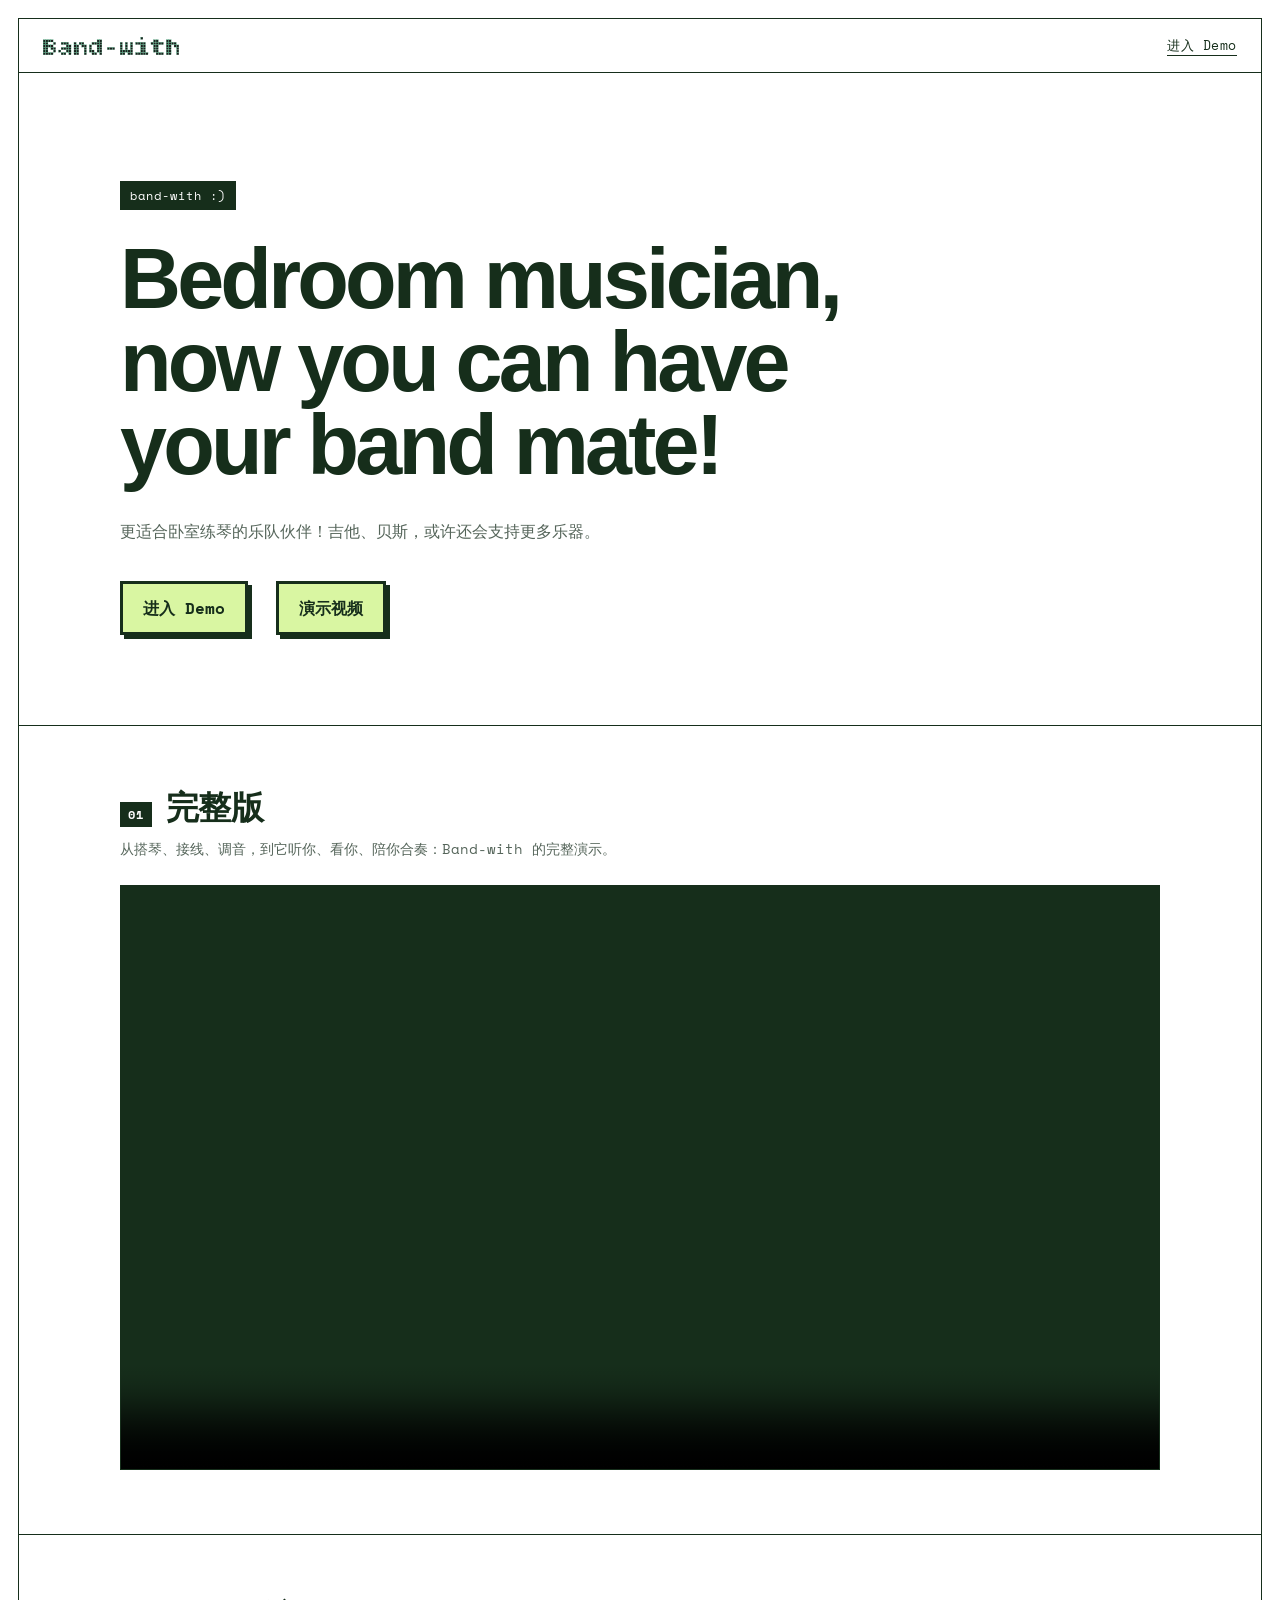
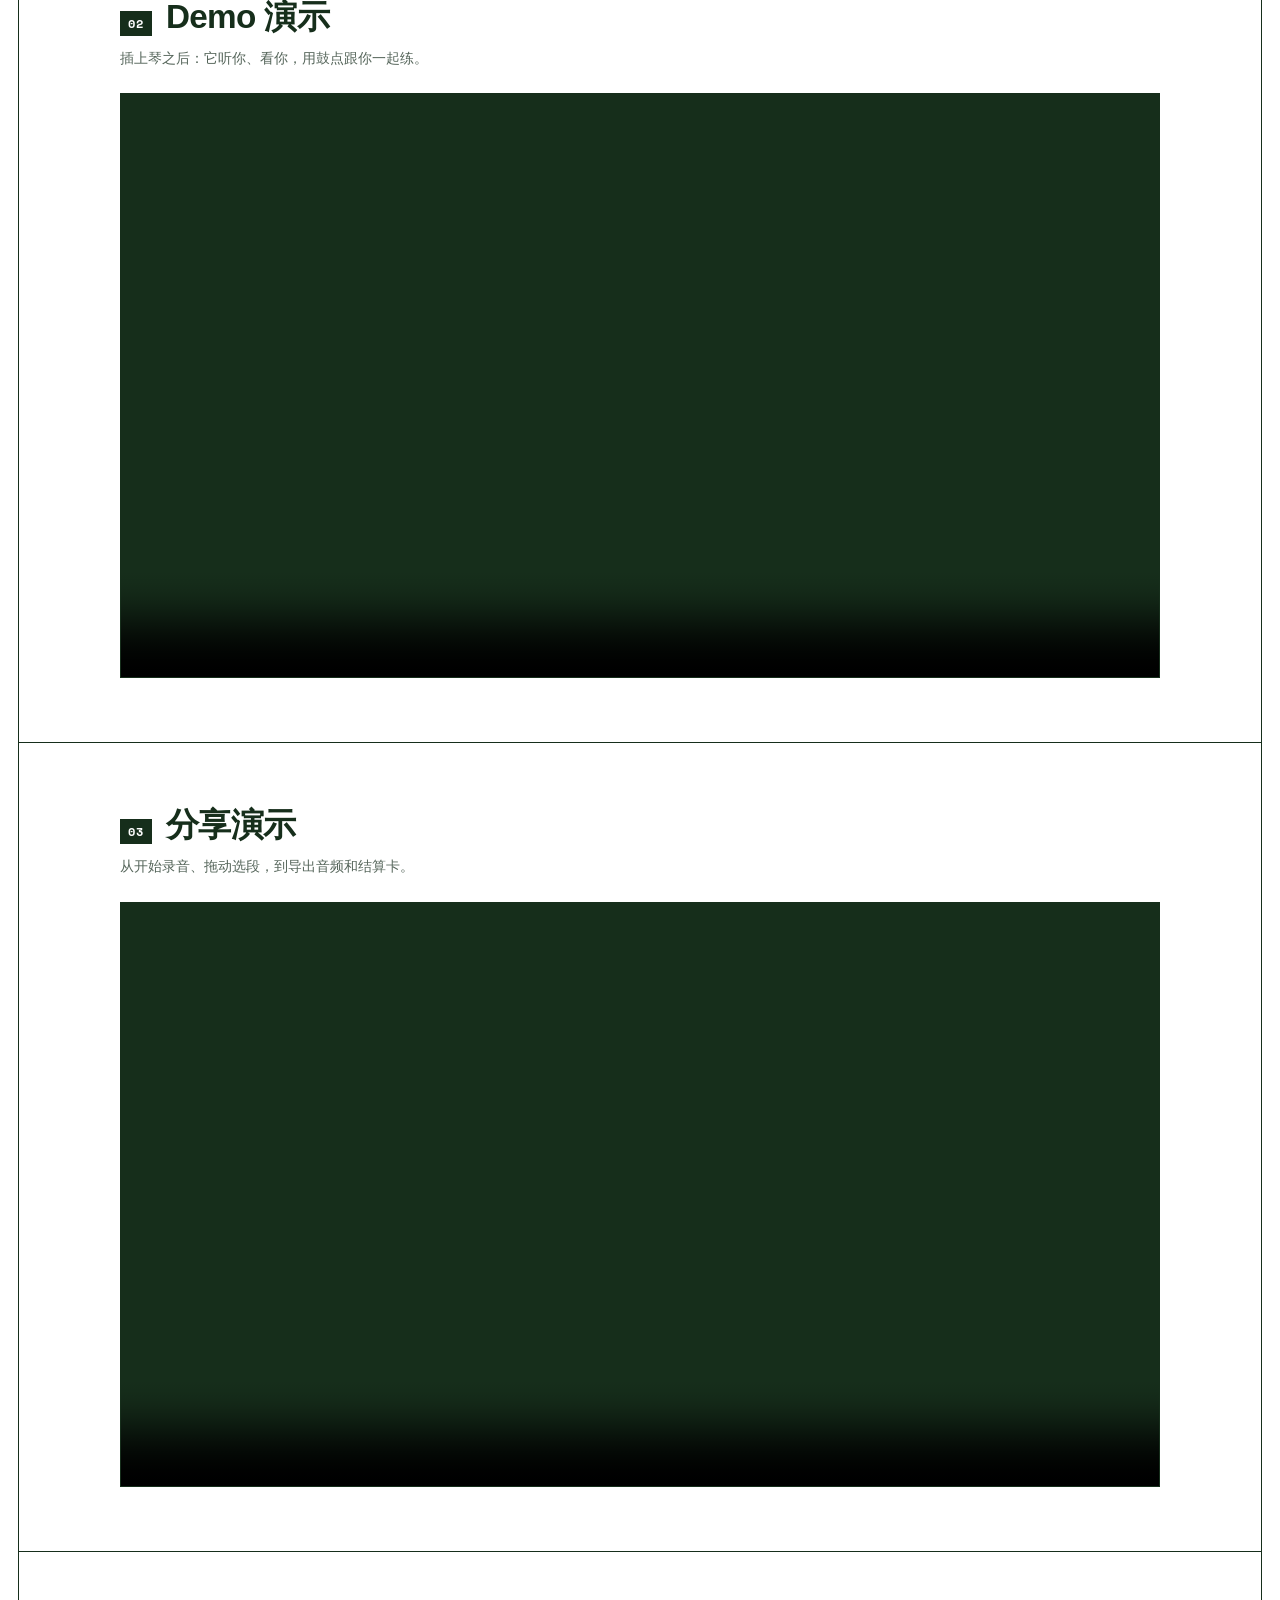
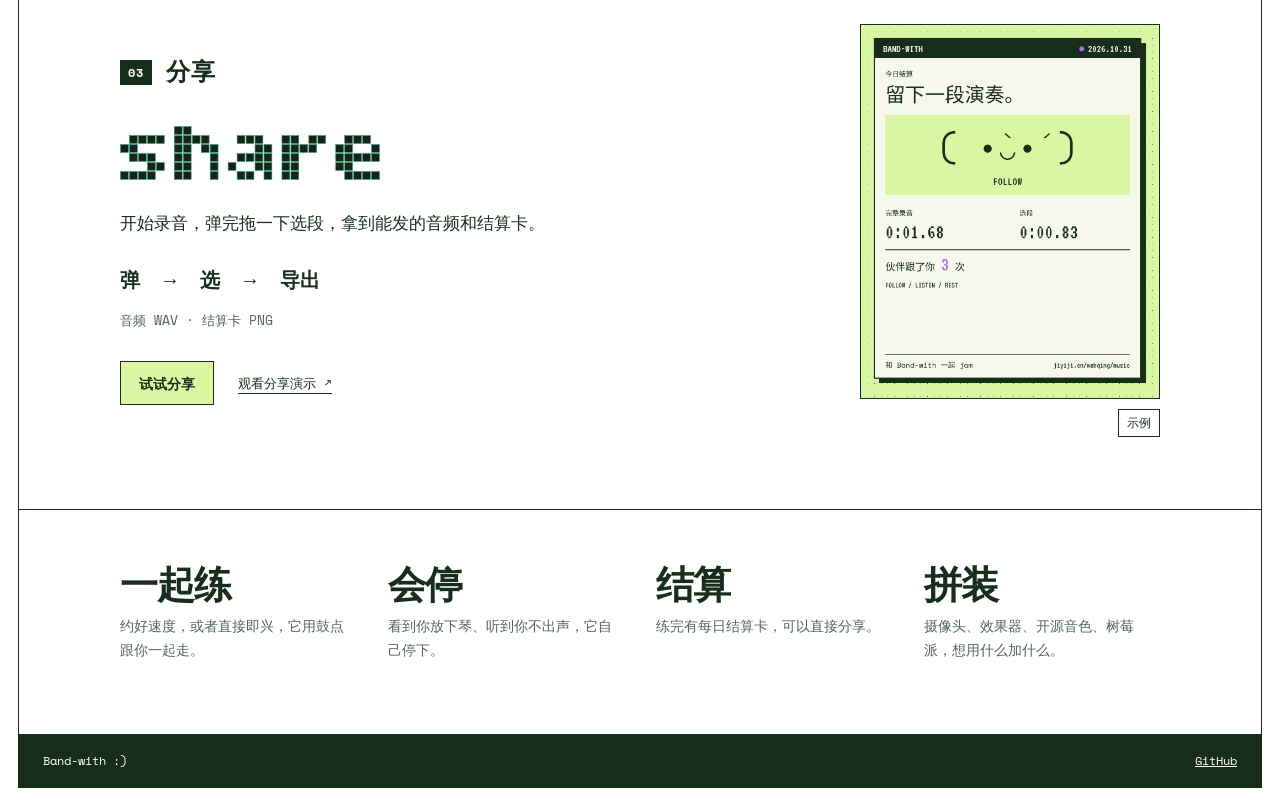
==== h5-static/music/index.html @ 621a9e93 "Release Share landing and approved two-file video manifest for China" ====
<!doctype html>
<html lang="zh">
<head>
  <meta charset="utf-8">
  <meta name="viewport" content="width=device-width, initial-scale=1">
  <meta name="robots" content="noindex, nofollow">
  <meta name="description" content="Band-with：更适合卧室练琴的 AI 乐队伙伴。">
  <title>Band-with · Bedroom musician, now you have a band mate</title>
  <link rel="stylesheet" href="landing.css?v=9a3b1f68">
</head>
<body>
  <!-- Layout only. All text comes from site/music/content.yaml. -->
  <main class="site-shell">
    <header class="topbar">
      <a class="brand" href="#top"><img class="brand-logo" src="wordmark.svg?v=9a3b1f68" alt="BAND-WITH" width="136" height="18"></a>
      <a class="topbar-link" href="band-with/">进入 Demo</a>
    </header>

    <section class="hero" id="top" aria-labelledby="hero-title">
      <span class="eyebrow">band-with :)</span>
      <h1 id="hero-title" data-video-hover="demo">Bedroom musician,<br>now you can have<br>your band mate!</h1>
      <p class="subline">更适合卧室练琴的乐队伙伴！吉他、贝斯，或许还会支持更多乐器。</p>
      <p class="actions"><a class="text-link" href="band-with/">进入 Demo</a><a class="text-link" href="#video-demo" data-video-open="demo">演示视频</a></p>
    </section>

    <section class="video" id="video-prep" aria-labelledby="video-prep-title"><h2 id="video-prep-title"><span class="video-label">01</span>完整版</h2><p class="video-text">从搭琴、接线、调音，到它听你、看你、陪你合奏：Band-with 的完整演示。</p><div class="video-frame"><video controls preload="none" playsinline data-video-id="prep" src="media/prep.mp4?v=20261031-share-1" poster="media/prep.jpg?v=20261031-share-1"></video></div></section>
    <section class="video" id="video-demo" aria-labelledby="video-demo-title"><h2 id="video-demo-title"><span class="video-label">02</span>Demo 演示</h2><p class="video-text">插上琴之后：它听你、看你，用鼓点跟你一起练。</p><div class="video-frame"><video controls preload="none" playsinline data-video-id="demo" src="media/demo.mp4?v=20261031-share-1" poster="media/demo.jpg?v=20261031-share-1"></video></div></section>
    <section class="video" id="video-share" aria-labelledby="video-share-title"><h2 id="video-share-title"><span class="video-label">03</span>分享演示</h2><p class="video-text">从开始录音、拖动选段，到导出音频和结算卡。</p><div class="video-frame"><video controls preload="none" playsinline data-video-id="share" src="media/share.mp4?v=20261031-share-1" poster="media/share.jpg?v=20261031-share-1"></video></div></section>

    <section class="share-section" id="share" aria-labelledby="share-title">
      <div class="share-copy">
        <h2 id="share-title"><span class="video-label">03</span>分享</h2>
        <img class="share-wordmark" src="share-wordmark.svg?v=9a3b1f68" alt="share" width="542" height="131">
        <p class="share-line">开始录音，弹完拖一下选段，拿到能发的音频和结算卡。</p>
        <ol class="share-steps"><li>弹</li><li>选</li><li>导出</li></ol>
        <p class="share-outputs">音频 WAV · 结算卡 PNG</p>
        <div class="share-actions"><a class="share-cta" href="band-with/">试试分享</a><a class="share-watch" href="#video-share" data-video-open="share">观看分享演示 <span aria-hidden="true">↗</span></a></div>
      </div>
      <figure class="share-card"><img src="share-card.png?v=9a3b1f68" alt="Band-with 结算卡示例" width="1080" height="1350" loading="lazy"><figcaption>示例</figcaption></figure>
    </section>

    <section class="points" aria-label="BAND-WITH">
      <ol><li><a class="point-link" href="band-with/" data-face="FOLLOW"><b>一起练 </b><p>约好速度，或者直接即兴，它用鼓点跟你一起走。</p></a></li><li><a class="point-link" href="band-with/" data-face="REST"><b>会停 </b><p>看到你放下琴、听到你不出声，它自己停下。</p></a></li><li><a class="point-link" href="band-with/" data-face="VIBRATO"><b>结算 </b><p>练完有每日结算卡，可以直接分享。</p></a></li><li><a class="point-link" href="band-with/" data-face="LISTEN"><b>拼装 </b><p>摄像头、效果器、开源音色、树莓派，想用什么加什么。</p></a></li></ol>
    </section>

    <footer class="footer">
      <span>Band-with :)</span>
      <a href="https://github.com/BUBBLE-WELL" target="_blank" rel="noopener noreferrer">GitHub</a>
    </footer>
  </main>
  <dialog class="video-dialog" data-video-dialog aria-labelledby="video-dialog-title">
    <div class="video-dialog__bar"><span id="video-dialog-title" data-video-dialog-title></span><button type="button" data-video-close>关闭</button></div>
    <div class="video-frame"><video controls playsinline data-video-dialog-player></video></div>
  </dialog>
  <div class="face-cursor" data-face-cursor aria-hidden="true"></div>
  <div class="video-badge" data-video-badge aria-hidden="true"><span>band-with :)</span><i>&#9654;</i></div>
  <script src="agent-face-states.js?v=9a3b1f68"></script>
  <script src="/webqing/posthog-analytics.js" data-app-id="music-landing" data-app-version="9a3b1f68"></script>
  <script src="landing.js?v=9a3b1f68"></script>
</body>
</html>
---- h5-static/music/landing.css ----
/* Band-with landing page: minimal, white, project ink; typesafe-style outer frame (Qing, 2026-10-07). */
@import url('https://fonts.googleapis.com/css2?family=Space+Mono:wght@400;700&display=swap');

:root {
  --bg: #ffffff; --ink: #162e1b; --muted: #55655a; --accent: #d9f6a2; --frame: #e9ece4;
  --line: 1px solid var(--ink);
  --cjk: 'PingFang SC', 'Microsoft YaHei', 'Noto Sans SC', 'Hiragino Sans GB', sans-serif;
  --mono: 'Space Mono', var(--cjk);
  --display: 'Helvetica Neue', Arial, var(--cjk);
  --gutter: max(24px, calc((100% - 1040px) / 2));
}
* { box-sizing: border-box; }
html { scroll-behavior: smooth; }
body { margin: 0; color: var(--ink); background: var(--bg); font-family: var(--mono); overflow-x: hidden; }
a { color: inherit; }
:focus-visible { outline: 3px solid var(--ink); outline-offset: 4px; }

.site-shell { position: relative; margin: 18px; border: var(--line); }
.site-shell::before, .site-shell::after { content: ""; position: absolute; bottom: -1px; width: 40px; height: 40px; border: var(--line); border-top: 0; pointer-events: none; }
.site-shell::before { left: -1px; border-right: 0; }
.site-shell::after { right: -1px; border-left: 0; }

.topbar { display: flex; justify-content: space-between; align-items: center; gap: 16px; padding: 16px 24px; border-bottom: var(--line); font-size: 13px; letter-spacing: .04em; }
.brand, .topbar-link { text-decoration: none; }
.brand { display: inline-flex; align-items: center; gap: 10px; }
.brand-logo { display: block; width: 136px; height: 18px; }
.topbar-link { border-bottom: 1px solid var(--ink); }

.hero { padding: 12vh var(--gutter) 10vh; border-bottom: var(--line); }
.eyebrow { display: inline-block; max-width: 100%; padding: 6px 10px; background: var(--ink); color: var(--bg); font-size: 12px; letter-spacing: .08em; }
h1 { margin: 28px 0 32px; font: 700 clamp(40px, 6.6vw, 100px)/.98 var(--display); letter-spacing: -.045em; }
.subline { max-width: 560px; margin: 0; font-size: 16px; line-height: 1.65; color: var(--muted); }
.actions { display: flex; flex-wrap: wrap; gap: 14px 28px; margin: 36px 0 0; }
.text-link { font: 700 16px var(--mono); text-decoration-thickness: 2px; text-underline-offset: 6px; }
.text-link:hover { background: var(--accent); }
.hero .actions .text-link { display: inline-flex; align-items: center; justify-content: center; min-height: 48px; padding: 12px 20px; border: 3px solid var(--ink); border-radius: 0; background: var(--accent); box-shadow: 4px 4px 0 var(--ink); text-decoration: none; }
.hero .actions .text-link:hover { background: #e8ffc3; }
.hero .actions .text-link:active { transform: translate(4px, 4px); box-shadow: none; }

.video { padding: 64px var(--gutter); border-bottom: var(--line); }
.video + .video { border-top: 0; }
.video h2 { display: flex; align-items: baseline; gap: 14px; margin: 0 0 10px; font: 700 clamp(24px, 2.6vw, 34px)/1.1 var(--display); letter-spacing: -.02em; }
.video-label { padding: 4px 8px; background: var(--ink); color: var(--bg); font: 700 12px var(--mono); letter-spacing: .08em; }
.video-text { max-width: 640px; margin: 0 0 24px; font-size: 14px; line-height: 1.7; color: var(--muted); }
.video-frame { aspect-ratio: 16 / 9; border: var(--line); background: var(--frame); display: grid; place-items: center; }
.video-frame p { margin: 0; font-size: 15px; color: var(--muted); }
.video-frame video { display: block; width: 100%; height: 100%; background: var(--ink); }

.points { padding: 56px var(--gutter) 72px; }
.points ol { display: grid; grid-template-columns: repeat(4, 1fr); gap: 32px; margin: 0; padding: 0; list-style: none; }
.points li { min-width: 0; }
.point-link { display: block; text-decoration: none; }
.points b { display: block; width: fit-content; max-width: 100%; margin-bottom: 10px; font: 700 clamp(28px, 3vw, 40px)/1 var(--display); letter-spacing: -.03em; }
.points p { margin: 0; font-size: 14px; line-height: 1.7; color: var(--muted); }

.face-cursor {
  position: fixed;
  z-index: 20;
  left: 0;
  top: 0;
  padding: 4px 7px;
  border: var(--line);
  background: var(--accent);
  color: var(--ink);
  font: 700 16px/1 var(--mono);
  white-space: nowrap;
  pointer-events: none;
  opacity: 0;
  visibility: hidden;
  transform: translate(-10%, -20%);
}
.face-cursor.is-visible { opacity: 1; visibility: visible; }
.face-cursor img { display: block; width: 100px; height: 24px; }

/* Video badge and dialog reuse the demo window frame: 3px ink border + 8px hard ink shadow. */
[data-video-hover] { cursor: pointer; }
.video-badge {
  position: fixed;
  z-index: 21;
  left: 0;
  top: 0;
  display: flex;
  align-items: stretch;
  border: 3px solid var(--ink);
  background: var(--accent);
  color: var(--ink);
  box-shadow: 8px 8px 0 var(--ink);
  font: 700 18px/1 var(--display);
  white-space: nowrap;
  pointer-events: none;
  opacity: 0;
  visibility: hidden;
  transform: translate(14px, 14px);
}
.video-badge span { padding: 9px 14px; }
.video-badge i { display: grid; place-items: center; padding: 0 12px; border-left: 3px solid var(--ink); font-style: normal; font-size: 15px; }
.video-badge.is-visible { opacity: 1; visibility: visible; }
.video-badge.is-static { position: static; width: fit-content; margin: -12px 0 28px; opacity: 1; visibility: visible; transform: none; pointer-events: auto; cursor: pointer; }
.video-dialog { width: min(960px, calc(100vw - 32px)); max-height: calc(100vh - 32px); padding: 0; border: 3px solid var(--ink); background: var(--bg); color: var(--ink); box-shadow: 8px 8px 0 var(--ink); }
.video-dialog::backdrop { background: rgba(22, 46, 27, .55); }
.video-dialog__bar { display: flex; justify-content: space-between; align-items: center; gap: 16px; padding: 6px 6px 6px 14px; background: var(--ink); color: var(--bg); font: 700 13px var(--mono); letter-spacing: .06em; }
.video-dialog__bar button { padding: 5px 10px; border: 0; background: var(--accent); color: var(--ink); font: 700 13px var(--mono); cursor: pointer; }
.video-dialog__bar button:focus-visible { outline: 3px solid var(--accent); outline-offset: 2px; }
.video-dialog .video-frame { border: 0; }

.footer { display: flex; flex-wrap: wrap; justify-content: space-between; gap: 10px 20px; padding: 18px 24px; background: var(--ink); color: var(--bg); font-size: 12px; }

@media (max-width: 980px) and (min-width: 761px) {
  .points ol { grid-template-columns: repeat(2, 1fr); }
}

@media (max-width: 760px) {
  .site-shell { margin: 8px; }
  .topbar { padding: 12px 16px; }
  .hero { padding: 64px 16px 56px; }
  .video { padding: 48px 16px; }
  .points { padding: 40px 16px 56px; }
  .points ol { grid-template-columns: 1fr; gap: 28px; }
  .footer { display: grid; gap: 8px; }
}
@media (hover: hover) and (pointer: fine) {
  .point-link, .points b, .points p { cursor: none; }
}
@media (hover: none), (pointer: coarse) { .face-cursor { display: none; } }
@media (hover: hover) and (pointer: fine) { [data-video-hover] { cursor: none; } }
@media (prefers-reduced-motion: reduce) {
  html { scroll-behavior: auto; }
}

/* Share reuses the landing border, paper and ink; no extra shadow or palette. */
.share-section{display:grid;grid-template-columns:minmax(0,1fr) minmax(200px,300px);align-items:center;gap:64px;padding:72px var(--gutter);border-bottom:var(--line)}
.share-copy{min-width:0}
.share-copy h2{display:flex;align-items:center;gap:14px;margin:0 0 28px;font:700 24px/1.4 var(--display);letter-spacing:.04em}
.share-wordmark{display:block;width:min(260px,100%);height:auto;margin-bottom:28px;image-rendering:pixelated}
.share-line{max-width:440px;margin:0;font-size:17px;line-height:1.8}
.share-steps{display:flex;gap:0;flex-wrap:wrap;list-style:none;margin:28px 0 16px;padding:0;font:700 20px/1.4 var(--display)}
.share-steps li+li:before{content:'→';margin:0 20px;font-weight:400}
.share-outputs{margin:0;color:var(--muted);font-size:13px;line-height:1.6}
.share-actions{display:flex;flex-wrap:wrap;align-items:center;gap:18px 24px;margin-top:30px}
.share-cta{display:inline-flex;align-items:center;justify-content:center;min-height:44px;padding:10px 18px;border:var(--line);background:var(--accent);font:700 14px var(--mono);text-decoration:none}
.share-cta:hover{background:var(--ink);color:var(--bg)}
.share-watch{font-size:13px;text-underline-offset:5px}
.share-card{position:relative;min-width:0;margin:0}
.share-card img{display:block;width:100%;height:auto;border:var(--line)}
.share-card figcaption{position:static;width:fit-content;margin:10px 0 0 auto;padding:4px 8px;border:var(--line);background:var(--bg);font-size:12px}
@media(max-width:760px){.share-section{grid-template-columns:minmax(0,1fr);gap:36px;padding:48px 16px}.share-copy h2{font-size:22px;margin-bottom:20px}.share-wordmark{width:220px;margin-bottom:22px}.share-line{font-size:15px}.share-steps{font-size:18px}.share-steps li+li:before{margin:0 16px}.share-card{width:min(100%,300px);justify-self:center}}
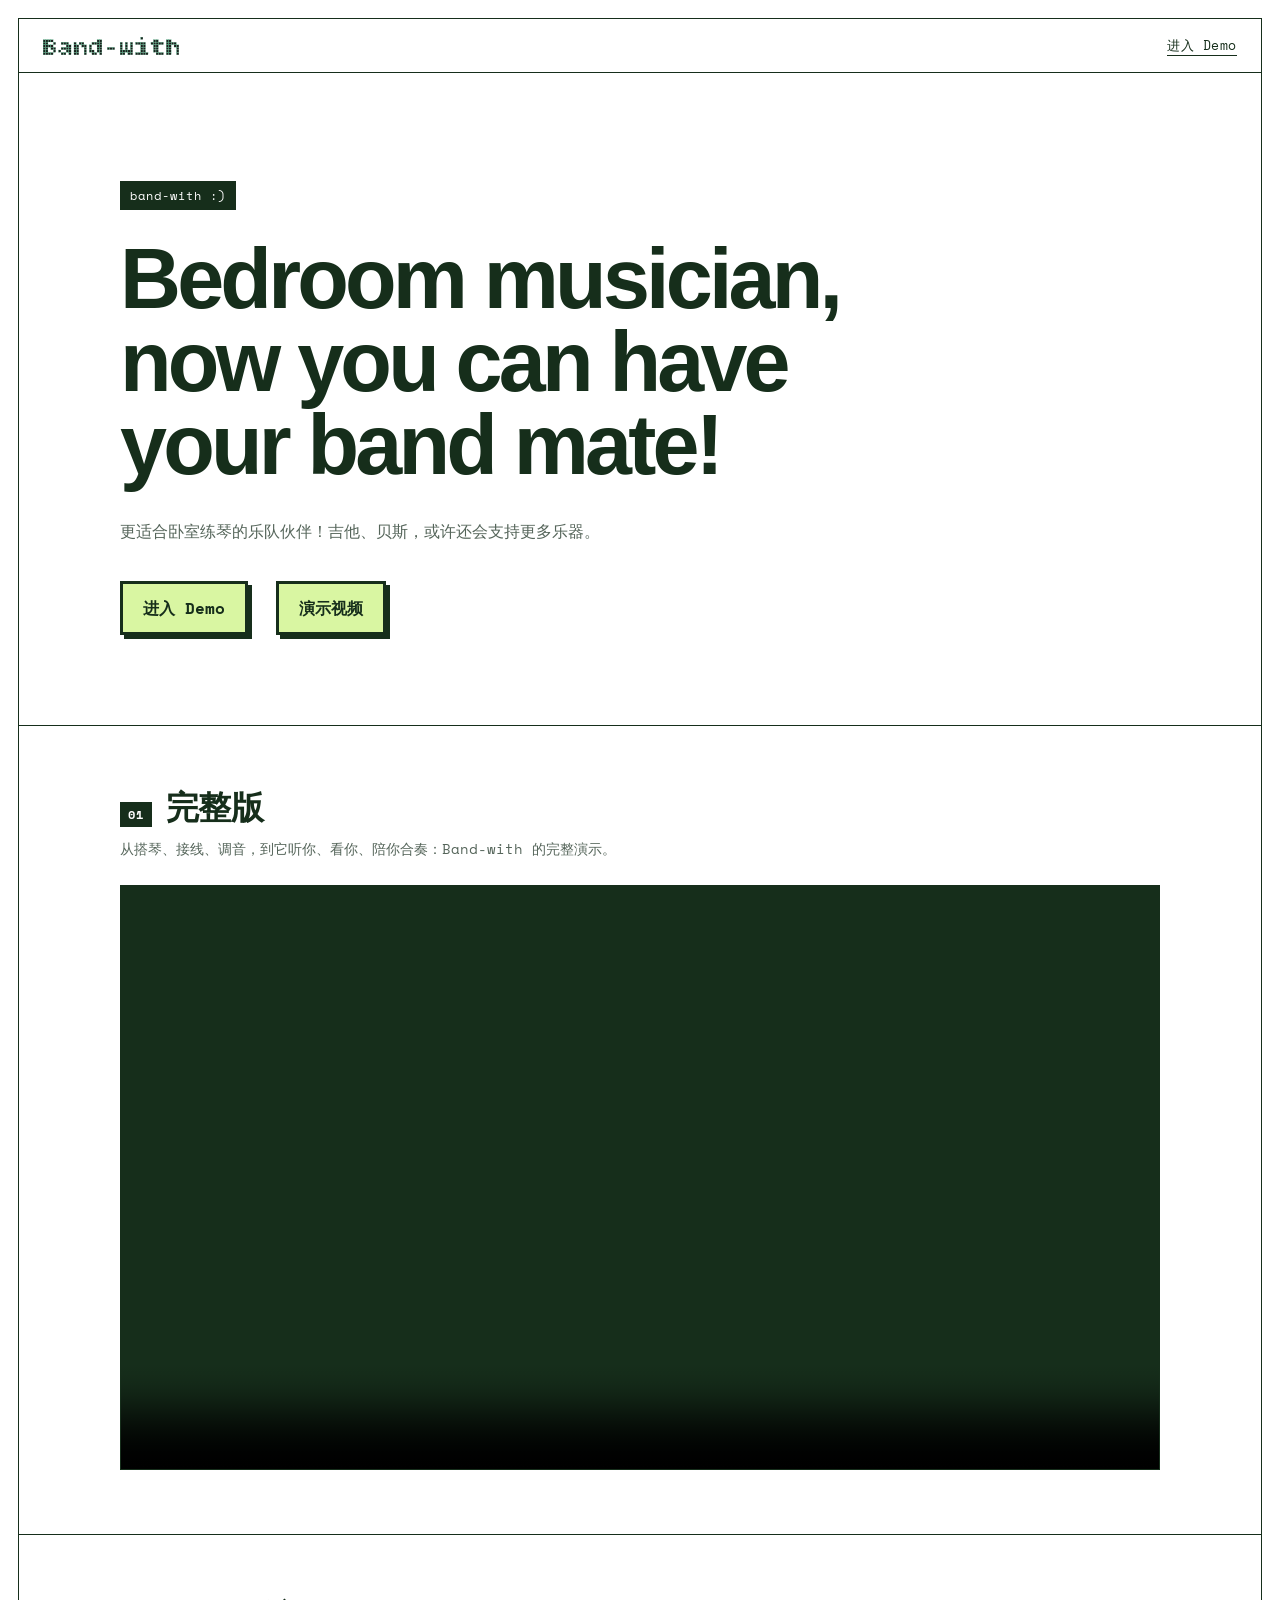
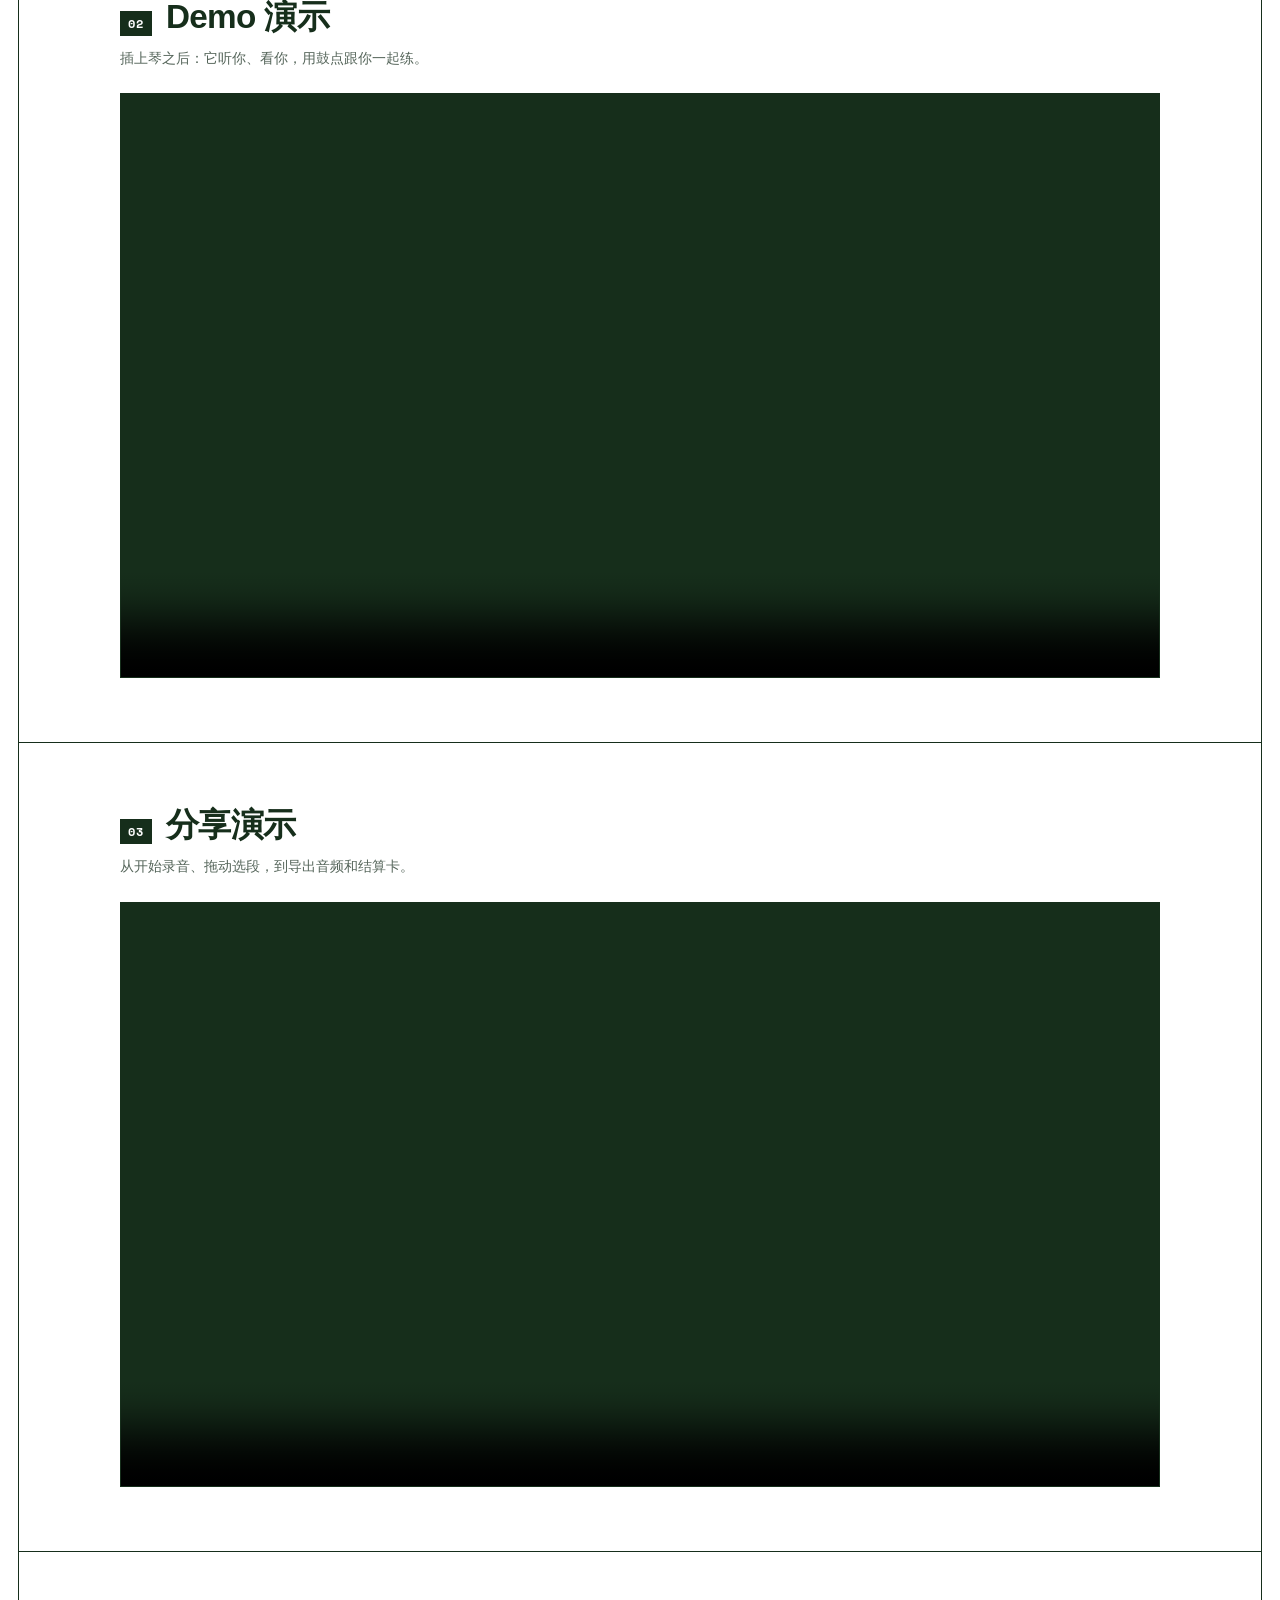
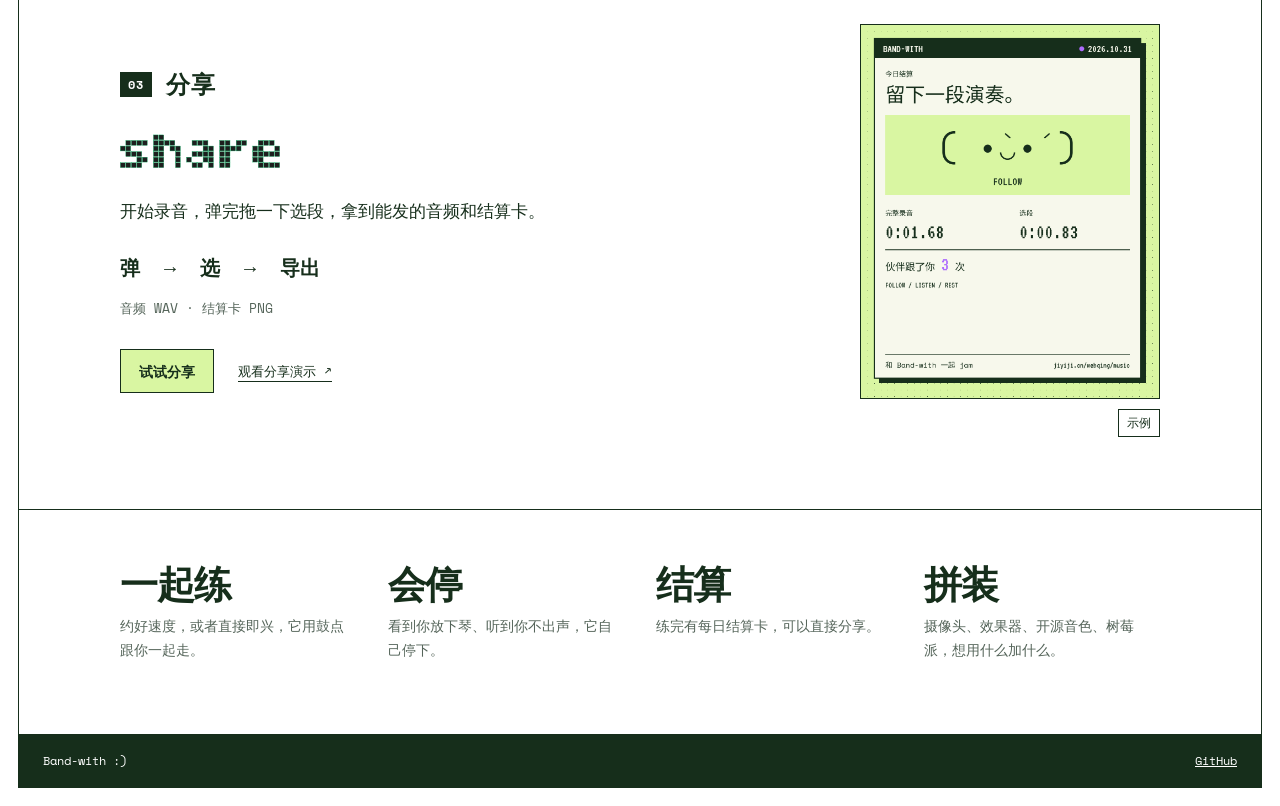
==== commit 9cea6127: "Promote smaller Share wordmark" ====
--- a/h5-static/music/index.html
+++ b/h5-static/music/index.html
@@ -6,13 +6,13 @@
   <meta name="robots" content="noindex, nofollow">
   <meta name="description" content="Band-with：更适合卧室练琴的 AI 乐队伙伴。">
   <title>Band-with · Bedroom musician, now you have a band mate</title>
-  <link rel="stylesheet" href="landing.css?v=9a3b1f68">
+  <link rel="stylesheet" href="landing.css?v=d52777b4">
 </head>
 <body>
   <!-- Layout only. All text comes from site/music/content.yaml. -->
   <main class="site-shell">
     <header class="topbar">
-      <a class="brand" href="#top"><img class="brand-logo" src="wordmark.svg?v=9a3b1f68" alt="BAND-WITH" width="136" height="18"></a>
+      <a class="brand" href="#top"><img class="brand-logo" src="wordmark.svg?v=d52777b4" alt="BAND-WITH" width="136" height="18"></a>
       <a class="topbar-link" href="band-with/">进入 Demo</a>
     </header>
 
@@ -30,13 +30,13 @@
     <section class="share-section" id="share" aria-labelledby="share-title">
       <div class="share-copy">
         <h2 id="share-title"><span class="video-label">03</span>分享</h2>
-        <img class="share-wordmark" src="share-wordmark.svg?v=9a3b1f68" alt="share" width="542" height="131">
+        <img class="share-wordmark" src="share-wordmark.svg?v=d52777b4" alt="share" width="542" height="131">
         <p class="share-line">开始录音，弹完拖一下选段，拿到能发的音频和结算卡。</p>
         <ol class="share-steps"><li>弹</li><li>选</li><li>导出</li></ol>
         <p class="share-outputs">音频 WAV · 结算卡 PNG</p>
         <div class="share-actions"><a class="share-cta" href="band-with/">试试分享</a><a class="share-watch" href="#video-share" data-video-open="share">观看分享演示 <span aria-hidden="true">↗</span></a></div>
       </div>
-      <figure class="share-card"><img src="share-card.png?v=9a3b1f68" alt="Band-with 结算卡示例" width="1080" height="1350" loading="lazy"><figcaption>示例</figcaption></figure>
+      <figure class="share-card"><img src="share-card.png?v=d52777b4" alt="Band-with 结算卡示例" width="1080" height="1350" loading="lazy"><figcaption>示例</figcaption></figure>
     </section>
 
     <section class="points" aria-label="BAND-WITH">
@@ -54,8 +54,8 @@
   </dialog>
   <div class="face-cursor" data-face-cursor aria-hidden="true"></div>
   <div class="video-badge" data-video-badge aria-hidden="true"><span>band-with :)</span><i>&#9654;</i></div>
-  <script src="agent-face-states.js?v=9a3b1f68"></script>
-  <script src="/webqing/posthog-analytics.js" data-app-id="music-landing" data-app-version="9a3b1f68"></script>
-  <script src="landing.js?v=9a3b1f68"></script>
+  <script src="agent-face-states.js?v=d52777b4"></script>
+  <script src="/webqing/posthog-analytics.js" data-app-id="music-landing" data-app-version="d52777b4"></script>
+  <script src="landing.js?v=d52777b4"></script>
 </body>
 </html>
--- a/h5-static/music/landing.css
+++ b/h5-static/music/landing.css
@@ -131,7 +131,7 @@
 .share-section{display:grid;grid-template-columns:minmax(0,1fr) minmax(200px,300px);align-items:center;gap:64px;padding:72px var(--gutter);border-bottom:var(--line)}
 .share-copy{min-width:0}
 .share-copy h2{display:flex;align-items:center;gap:14px;margin:0 0 28px;font:700 24px/1.4 var(--display);letter-spacing:.04em}
-.share-wordmark{display:block;width:min(260px,100%);height:auto;margin-bottom:28px;image-rendering:pixelated}
+.share-wordmark{display:block;width:min(160px,100%);height:auto;margin-bottom:28px;image-rendering:pixelated}
 .share-line{max-width:440px;margin:0;font-size:17px;line-height:1.8}
 .share-steps{display:flex;gap:0;flex-wrap:wrap;list-style:none;margin:28px 0 16px;padding:0;font:700 20px/1.4 var(--display)}
 .share-steps li+li:before{content:'→';margin:0 20px;font-weight:400}
@@ -143,4 +143,4 @@
 .share-card{position:relative;min-width:0;margin:0}
 .share-card img{display:block;width:100%;height:auto;border:var(--line)}
 .share-card figcaption{position:static;width:fit-content;margin:10px 0 0 auto;padding:4px 8px;border:var(--line);background:var(--bg);font-size:12px}
-@media(max-width:760px){.share-section{grid-template-columns:minmax(0,1fr);gap:36px;padding:48px 16px}.share-copy h2{font-size:22px;margin-bottom:20px}.share-wordmark{width:220px;margin-bottom:22px}.share-line{font-size:15px}.share-steps{font-size:18px}.share-steps li+li:before{margin:0 16px}.share-card{width:min(100%,300px);justify-self:center}}
+@media(max-width:760px){.share-section{grid-template-columns:minmax(0,1fr);gap:36px;padding:48px 16px}.share-copy h2{font-size:22px;margin-bottom:20px}.share-wordmark{width:min(140px,100%);margin-bottom:22px}.share-line{font-size:15px}.share-steps{font-size:18px}.share-steps li+li:before{margin:0 16px}.share-card{width:min(100%,300px);justify-self:center}}
